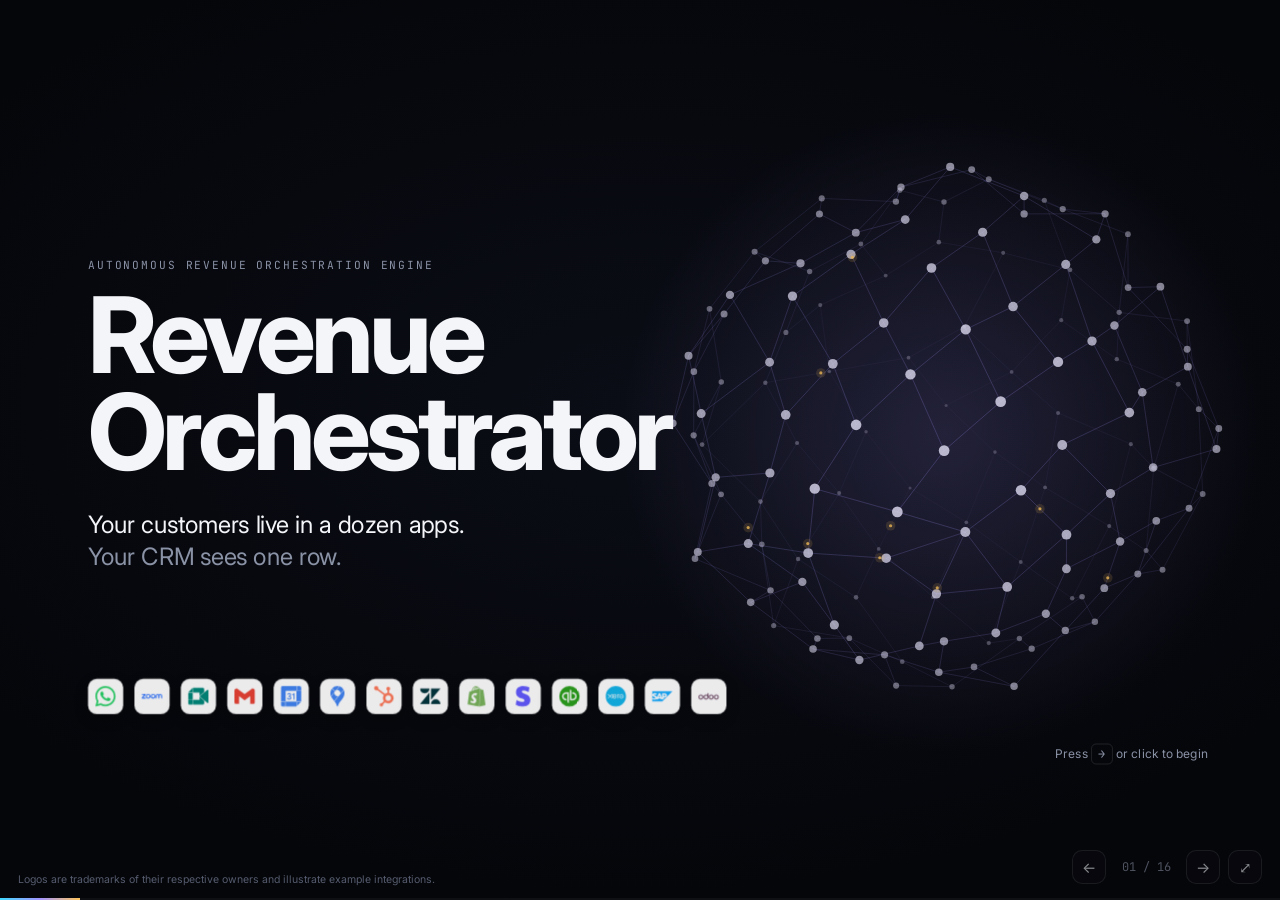
==== site/index.html @ 16e1688d "Add Revenue Orchestrator presentation and product concept Cinematic 16-slide deck (plain HTML/CSS/JS" ====
<!doctype html>
<html lang="en">
<head>
<meta charset="utf-8">
<meta name="viewport" content="width=device-width, initial-scale=1">
<title>Revenue Orchestrator</title>
<meta name="description" content="Autonomous Revenue Orchestration Engine: from scattered apps to decisive action.">
<meta property="og:title" content="Revenue Orchestrator">
<meta property="og:description" content="We don't ingest data. We ingest context. One brain, four algorithms, action for every team.">
<meta name="theme-color" content="#05060a">
<link rel="icon" href="assets/favicon.svg" type="image/svg+xml">
<link rel="preconnect" href="https://fonts.googleapis.com">
<link rel="preconnect" href="https://fonts.gstatic.com" crossorigin>
<link href="https://fonts.googleapis.com/css2?family=Inter:wght@300;400;500;600;700;800&family=JetBrains+Mono:wght@400;500;600&display=swap" rel="stylesheet">
<link rel="stylesheet" href="assets/style.css">
</head>
<body>
<main class="deck" id="deck">
<div class="stage" id="stage">

<!-- 01 · TITLE -->
<section class="slide s-title" data-title="Revenue Orchestrator">
  <canvas class="bg-graph" data-graph="title"></canvas>
  <div class="title-wrap">
    <div class="kicker anim a1">Autonomous Revenue Orchestration Engine</div>
    <h1 class="anim a2">Revenue<br>Orchestrator</h1>
    <p class="lede anim a3">Your customers live in a dozen apps.<br><span class="mute">Your CRM sees one row.</span></p>
  </div>
  <div class="logo-strip anim a4" data-logos="whatsapp zoom googlemeet gmail googlecalendar googlemaps hubspot zendesk shopify stripe quickbooks xero sap odoo"></div>
  <div class="press anim a5">Press <kbd>→</kbd> or click to begin</div>
</section>

<!-- 02 · THREE LIES -->
<section class="slide s-lies" data-title="Three confusions">
  <div class="kicker">The problem</div>
  <ul class="lies">
    <li data-f="0"><span class="mute">Revenue</span> is not profit.</li>
    <li data-f="1"><span class="mute">Pipeline</span> is not intent.</li>
    <li data-f="2"><span class="mute">Activity</span> is not progress.</li>
  </ul>
  <p class="foot-line" data-f="3">Most CRMs blur all three, because they only know what reps typed.</p>
</section>

<!-- 03 · FRAGMENTATION -->
<section class="slide s-frag" data-title="One customer, eight apps" data-steps="1">
  <div class="head">
    <div class="kicker">Fragmented data silos</div>
    <h2>One customer. Eight apps.<br><span class="mute">Eight partial truths.</span></h2>
  </div>
  <svg class="frag-lines" viewBox="0 0 1600 900" data-f="1">
    <path d="M420 305 L800 490"/><path d="M765 300 L800 470"/><path d="M1100 290 L800 480"/>
    <path d="M1240 490 L980 490"/><path d="M1100 690 L800 500"/><path d="M765 735 L800 510"/>
    <path d="M420 700 L800 500"/><path d="M370 490 L620 490"/>
  </svg>
  <div class="frag-card" style="left:90px;top:265px"><i class="logo" data-logo="whatsapp"></i><div><b>+1 (415) 555-0142</b><span>“Can we revisit pricing before renewal?”</span></div></div>
  <div class="frag-card" style="left:600px;top:225px"><i class="logo" data-logo="zoom"></i><div><b>maya.c · 48-min call</b><span>Competitor named 3 times</span></div></div>
  <div class="frag-card" style="left:1050px;top:215px"><i class="logo" data-logo="gmail"></i><div><b>m.chen@helixrobotics.com</b><span>Proposal unanswered · 6 days</span></div></div>
  <div class="frag-card" style="left:1240px;top:450px"><i class="logo" data-logo="zendesk"></i><div><b>Ticket #8812</b><span>Priority: urgent · open 2 days</span></div></div>
  <div class="frag-card" style="left:1050px;top:690px"><i class="logo" data-logo="quickbooks"></i><div><b>Helix Robotics Inc.</b><span>Invoice #4471 · 12 days late</span></div></div>
  <div class="frag-card" style="left:600px;top:735px"><i class="logo" data-logo="googlemaps"></i><div><b>Helix Robotics, Austin TX</b><span>New site opened 3 weeks ago</span></div></div>
  <div class="frag-card" style="left:90px;top:690px"><i class="logo" data-logo="sap"></i><div><b>Account 100482</b><span>3 open orders · volume +18%</span></div></div>
  <div class="frag-card" style="left:40px;top:450px"><i class="logo" data-logo="hubspot"></i><div><b>Maya Chen</b><span>Stage: Negotiation</span></div></div>
  <div class="identity" data-f="1" style="top:445px">
    <div class="avatar">MC</div>
    <div><b>Maya Chen</b><span>VP Operations · Helix Robotics</span></div>
  </div>
  <p class="frag-caption" data-f="1">It's the same person. <span class="gold">We see all of her.</span></p>
</section>

<!-- 04 · THE SYSTEM -->
<section class="slide s-system" id="s-system" data-title="The system" data-steps="5">
  <div class="sys-cap">
    <div class="cap" data-only="0"><div class="kicker">01 · Data silos</div><h2>It starts where your company already works.</h2><p>Chats, calls, meetings, inboxes, maps, accounting, ERP.</p></div>
    <div class="cap" data-only="1"><div class="kicker cy">02 · Signal Refinery &amp; Context Pipeline</div><h2>Raw data goes in. It gets refined.</h2><p>Cleaned · one identity per customer · signals extracted · grounded with RAG · framed with prompts.</p></div>
    <div class="cap" data-only="2"><div class="kicker gold">The engine boundary</div><h2>We don't take data. We take context.</h2><p>Nothing raw crosses the line. Only refined, grounded context reaches the engine.</p></div>
    <div class="cap" data-only="3"><div class="kicker vi">03 · Orchestration engine</div><h2>One brain. Four algorithms feeding it.</h2><p>Financial · retention · persuasion · discovery: each one injects its output into the core.</p></div>
    <div class="cap" data-only="4"><div class="kicker">04 · Execution</div><h2>Out comes action, for every team and every customer.</h2><p>Signal Cards for sales · leads · quiet customers · loyal customers · correspondence · leaders.</p></div>
    <div class="cap" data-only="5"><div class="kicker gold">Revenue Orchestrator</div><h2>Scattered apps in. Decisive action out. Continuously.</h2><p>Every second, every customer, every team.</p></div>
  </div>
  <div class="sys-layer" id="sys-layer"></div>
  <canvas class="sys-canvas" id="sys-canvas"></canvas>
  <div class="sys-overlay" id="sys-overlay"></div>
</section>

<!-- 05 · REFINERY CLOSE-UP -->
<section class="slide s-refine" data-title="Inside the refinery" data-steps="5">
  <div class="head">
    <div class="kicker cy">Signal Refinery &amp; Context Pipeline</div>
    <h2>Inside the refinery: one account, five passes.</h2>
  </div>
  <div class="ref-cols">
    <div class="ref-col raw" data-f="0">
      <div class="ref-n">01 · Raw</div>
      <ul class="ref-list">
        <li><i class="logo xs" data-logo="zoom"></i>48-min recording</li>
        <li><i class="logo xs" data-logo="gmail"></i>14 emails</li>
        <li><i class="logo xs" data-logo="zendesk"></i>Urgent ticket</li>
        <li><i class="logo xs" data-logo="quickbooks"></i>Invoice 12 days late</li>
        <li><i class="logo xs" data-logo="googlemaps"></i>New Austin site</li>
        <li class="mute">+ 4 more sources</li>
      </ul>
    </div>
    <div class="ref-col" data-f="1">
      <div class="ref-n">02 · Clean + resolve</div>
      <div class="ref-big"><span class="mute">9 records</span><em>→</em>1 identity</div>
      <div class="ref-id"><div class="avatar sm">MC</div><div><b>Maya Chen</b><span>Helix Robotics</span></div></div>
      <p class="ref-note">Duplicates merged · 3 aliases linked · every fact keeps its source</p>
    </div>
    <div class="ref-col cy" data-f="2">
      <div class="ref-n">03 · Extract signals</div>
      <div class="chips">
        <span>Price hesitation · 31:20</span><span>Competitor named ×3</span><span>Urgent escalation</span><span>Expansion: new site</span><span>Payment slowing</span>
      </div>
    </div>
    <div class="ref-col vi" data-f="3">
      <div class="ref-n">04 · + RAG</div>
      <p class="ref-sub">Grounded in your own knowledge</p>
      <ul class="ref-list dots">
        <li>3 look-alike accounts saved with annual prepay</li>
        <li>Pricing policy: discount cap 12%</li>
        <li>Playbook: multi-site rollout</li>
      </ul>
    </div>
    <div class="ref-col" data-f="4">
      <div class="ref-n">05 · + Prompt</div>
      <p class="ref-sub">Framed for a decision</p>
      <ul class="ref-list kv">
        <li><span>Role</span>account strategist</li>
        <li><span>Goal</span>protect renewal → open Austin</li>
        <li><span>Guardrail</span>margin ≥ 35%</li>
        <li><span>Tone</span>direct, technical</li>
      </ul>
    </div>
  </div>
  <div class="packet" data-f="5">
    <div class="packet-tag">Context packet → engine</div>
    <p><b>Helix Robotics is at risk and expanding.</b> Renewal in 34 days. Fix ticket #8812 first, then propose the Austin rollout on annual prepay. Expected margin 41%.</p>
    <div class="packet-src"><span>Evidence · 9 sources</span><i class="logo xs" data-logo="zoom"></i><i class="logo xs" data-logo="gmail"></i><i class="logo xs" data-logo="zendesk"></i><i class="logo xs" data-logo="quickbooks"></i><i class="logo xs" data-logo="googlemaps"></i><i class="logo xs" data-logo="sap"></i></div>
  </div>
  <div class="illus">Illustrative data</div>
</section>

<!-- 06 · STATEMENT -->
<section class="slide s-statement" data-title="Context, not data" data-steps="1">
  <h2 class="huge"><span class="mute anim a1">We don't ingest data.</span><br><span class="gold anim a2">We ingest context.</span></h2>
  <p class="lede center" data-f="1">By the time anything reaches the engine it has been cleaned, attached to one identity, grounded in your own knowledge and framed for a decision.</p>
</section>

<!-- 07 · ENGINE -->
<section class="slide s-engine" data-title="The engine" data-steps="4">
  <div class="head center">
    <div class="kicker vi">Autonomous Revenue Orchestration Engine</div>
    <h2>One brain. Four algorithms feeding it.</h2>
  </div>
  <svg class="beams" viewBox="0 0 1600 900">
    <path class="beam" data-f="1" d="M450 330 C 600 330, 640 430, 720 480"/>
    <path class="beam" data-f="2" d="M450 690 C 600 690, 640 600, 720 560"/>
    <path class="beam" data-f="3" d="M1150 330 C 1000 330, 960 430, 880 480"/>
    <path class="beam" data-f="4" d="M1150 690 C 1000 690, 960 600, 880 560"/>
  </svg>
  <canvas class="engine-graph" data-graph="engine"></canvas>
  <div class="core-label"><b>Revenue Context Graph</b><span>one identity · many lenses · every fact with a source</span></div>
  <div class="algo" style="left:90px;top:255px" data-f="1">
    <div class="algo-tag">Algorithm 01 · Financial</div>
    <h3>Contribution Engine</h3>
    <p>Ranks every move by margin, not revenue. Value, readiness and evidence are scored separately, never blended into one vanity score.</p>
  </div>
  <div class="algo" style="left:90px;top:615px" data-f="2">
    <div class="algo-tag">Algorithm 02 · Detection &amp; retention</div>
    <h3>Loyalty Sentinel</h3>
    <p>Detects churn risk before renewal, and loyalty worth rewarding. Can veto any motion that would hurt the relationship.</p>
  </div>
  <div class="algo" style="left:1150px;top:255px" data-f="3">
    <div class="algo-tag">Algorithm 03 · Persuasion</div>
    <h3>Resonance Engine</h3>
    <p>Learns which argument moves which buyer. Predicts objections. Knows what not to say.</p>
  </div>
  <div class="algo" style="left:1150px;top:615px" data-f="4">
    <div class="algo-tag">Algorithm 04 · Discovery</div>
    <h3>Opportunity Radar</h3>
    <p>Finds buying intent hidden in your data, wakes dormant accounts and qualifies new leads.</p>
  </div>
</section>

<!-- 08 · ATTENTION EXCHANGE -->
<section class="slide s-exchange" data-title="Attention Exchange" data-steps="2">
  <div class="head">
    <div class="kicker vi">The core · Attention Exchange</div>
    <h2>We don't score leads. <span class="gold">We price attention.</span></h2>
    <p class="sub">Every algorithm bids for your team's hours in one currency, incremental margin, and the engine clears the market.</p>
  </div>
  <div class="ex-col bids">
    <div class="ex-h">Bids from the algorithms</div>
    <div class="bid veto-row"><span class="tag radar">Radar</span><span class="what">Pitch Austin expansion to Helix Robotics</span><span class="val">+$18.4k/h</span><span class="stamp red" data-f="1">Veto · Sentinel: urgent ticket open</span></div>
    <div class="bid"><span class="tag sentinel">Sentinel</span><span class="what">Rescue Helix Robotics: close ticket #8812</span><span class="val">+$22.1k/h</span></div>
    <div class="bid"><span class="tag contribution">Contribution</span><span class="what">Upsell Vela Health to Enterprise</span><span class="val">+$12.7k/h</span></div>
    <div class="bid veto-row"><span class="tag contribution">Contribution</span><span class="what">20% discount for Orbital Foods</span><span class="val neg">−$1.1k/h</span><span class="stamp red" data-f="1">Rejected · destroys margin</span></div>
    <div class="bid"><span class="tag resonance">Resonance</span><span class="what">Re-engage Northpeak Energy (silent 9 days)</span><span class="val">+$9.8k/h</span></div>
    <div class="bid"><span class="tag radar">Radar</span><span class="what">Reactivate 40 dormant accounts</span><span class="val">+$6.2k/h</span></div>
  </div>
  <div class="ex-arrow" data-f="2">→</div>
  <div class="ex-col slots" data-f="2">
    <div class="ex-h">Cleared · this week's 40 selling hours</div>
    <div class="slot"><span class="rank">1</span><span class="what">Rescue Helix Robotics</span><span class="hrs">6 h · Dana</span></div>
    <div class="slot"><span class="rank">2</span><span class="what">Upsell Vela Health</span><span class="hrs">4 h · Sam</span></div>
    <div class="slot"><span class="rank">3</span><span class="what">Re-engage Northpeak Energy</span><span class="hrs">3 h · Lee</span></div>
    <div class="slot auto"><span class="rank">4</span><span class="what">Reactivate 40 dormant accounts</span><span class="hrs">Autopilot · 0 h</span></div>
    <p class="ex-note">Bids that overpromise lose credit. Bids that deliver gain it.</p>
  </div>
  <div class="illus">Illustrative data</div>
</section>

<!-- 09 · OUTPUTS -->
<section class="slide s-outputs" data-title="Out comes action">
  <div class="head">
    <div class="kicker">Execution layer</div>
    <h2>Out comes action. For every customer, in every moment.</h2>
  </div>
  <div class="out-grid">
    <article class="out c-card anim" style="--d:.05s">
      <div class="out-top"><span class="out-ico" data-ico="card"></span><span class="out-k">Before every call</span></div>
      <h3>Signal Card</h3>
      <p>Your rep walks in knowing why now, what to offer and what to avoid.</p>
      <div class="mini"><div class="mini-row"><b>Helix Robotics</b><span class="pill cy">10:30</span></div><div class="mini-line">Fix #8812 first, then Austin</div><div class="mini-line mute">Margin 41% · 9 sources</div></div>
    </article>
    <article class="out c-lead anim" style="--d:.15s">
      <div class="out-top"><span class="out-ico" data-ico="lead"></span><span class="out-k">New lead</span></div>
      <h3>Qualified in minutes</h3>
      <p>Enriched, scored for fit, routed to the right rep, first touch drafted.</p>
      <div class="mini"><div class="mini-row"><b>Kestrel Logistics</b><span class="pill gr">fit 92</span></div><div class="mini-line">Routed → Sam · intro drafted</div><div class="mini-line mute">Found via <i class="logo xxs" data-logo="googlemaps"></i> + <i class="logo xxs" data-logo="shopify"></i></div></div>
    </article>
    <article class="out c-quiet anim" style="--d:.25s">
      <div class="out-top"><span class="out-ico" data-ico="quiet"></span><span class="out-k">Late responder</span></div>
      <h3>The right nudge</h3>
      <p>In the channel they actually answer, at the hour they usually reply.</p>
      <div class="mini"><div class="mini-row"><b>Northpeak Energy</b><span class="pill am">silent 9d</span></div><div class="mini-line">Best channel <i class="logo xxs" data-logo="whatsapp"></i> · Tue 9:40</div><div class="mini-line mute">Message drafted · awaiting OK</div></div>
    </article>
    <article class="out c-loyal anim" style="--d:.35s">
      <div class="out-top"><span class="out-ico" data-ico="loyal"></span><span class="out-k">Loyal customer</span></div>
      <h3>Recognized first</h3>
      <p>Rewarded before they ask, invited to refer, expanded where it's earned.</p>
      <div class="mini"><div class="mini-row"><b>Lumen Bank</b><span class="pill ro">health 96</span></div><div class="mini-line">Advisory seat · referral ask</div><div class="mini-line mute">Expansion: +2 teams</div></div>
    </article>
    <article class="out c-mail anim" style="--d:.45s">
      <div class="out-top"><span class="out-ico" data-ico="mail"></span><span class="out-k">Needs correspondence</span></div>
      <h3>Nothing dropped</h3>
      <p>Replies drafted with full context. Threads kept warm automatically.</p>
      <div class="mini"><div class="mini-row"><b><i class="logo xxs" data-logo="gmail"></i> 3 threads waiting</b><span class="pill bl">ready</span></div><div class="mini-line">Drafts written in your voice</div><div class="mini-line mute">Approve all · 1 click</div></div>
    </article>
  </div>
  <div class="illus">Illustrative data</div>
</section>

<!-- 10 · SIGNAL CARD -->
<section class="slide s-card" data-title="Signal Card">
  <div class="card-copy">
    <div class="kicker cy">For sales teams</div>
    <h2>A Signal Card<br>before every call.</h2>
    <p class="lede">Thirty seconds of reading.<br><span class="mute">The whole account in your head.</span></p>
    <p class="small mute">Built from 9 sources · refreshed 4 minutes ago</p>
  </div>
  <div class="sigcard">
    <div class="sc-head anim" style="--d:.1s">
      <div class="avatar">MC</div>
      <div><b>Maya Chen</b><span>VP Operations · Helix Robotics</span></div>
      <span class="sc-time">Call · 10:30</span>
    </div>
    <div class="sc-row anim" style="--d:.25s"><span class="sc-k">Why now</span><div class="sc-chips"><span>Renewal in 34 days</span><span>New Austin site</span><span class="red">Urgent ticket open</span></div></div>
    <div class="sc-row anim" style="--d:.4s"><span class="sc-k">Goal</span><p>Close ticket #8812 → earn the right to propose Austin.</p></div>
    <div class="sc-row anim" style="--d:.55s"><span class="sc-k">Open with</span><p class="quote">“Maya, before anything else: your urgent ticket. Here's what we fixed.”</p></div>
    <div class="sc-row anim" style="--d:.7s"><span class="sc-k">Offer</span><p>Austin rollout · annual prepay <span class="pill gold">margin 41%</span></p></div>
    <div class="sc-row anim" style="--d:.85s"><span class="sc-k">Expect</span><p>“Your competitor is 15% cheaper.” → <b>3-year TCO and migration risk.</b></p></div>
    <div class="sc-row anim" style="--d:1s"><span class="sc-k">Avoid</span><p class="red">No discount before the value recap.</p></div>
    <div class="sc-foot anim" style="--d:1.15s">
      <span>Evidence</span><i class="logo xs" data-logo="zoom"></i><i class="logo xs" data-logo="gmail"></i><i class="logo xs" data-logo="zendesk"></i><i class="logo xs" data-logo="quickbooks"></i><i class="logo xs" data-logo="googlemaps"></i>
      <span class="sc-why">Why? →</span>
    </div>
  </div>
  <div class="illus">Illustrative data</div>
</section>

<!-- 11 · AFTER THE CALL -->
<section class="slide s-after" data-title="After the call">
  <div class="head">
    <div class="kicker cy">The second after the call</div>
    <h2>The call ends. <span class="mute">The paperwork doesn't start.</span></h2>
  </div>
  <div class="after-wrap">
    <div class="transcript">
      <div class="tr-h"><i class="logo xs" data-logo="zoom"></i>Call ended · 22 min</div>
      <p class="anim" style="--d:.1s"><b>Maya:</b> Okay, the ticket fix works. Thank you.</p>
      <p class="anim" style="--d:.3s"><b>Dana:</b> Glad to hear. Can we talk about Austin?</p>
      <p class="anim" style="--d:.5s"><b>Maya:</b> Send me numbers for annual. Site visit on the 4th?</p>
    </div>
    <div class="after-arrow">→</div>
    <div class="updates">
      <div class="up anim" style="--d:.8s"><span class="ok">✓</span>CRM stage → <b>Proposal</b></div>
      <div class="up anim" style="--d:1s"><span class="ok">✓</span>Ticket #8812 → closed, confirmed by customer</div>
      <div class="up anim" style="--d:1.2s"><span class="ok">✓</span>Next step: Austin site visit · Nov 4</div>
      <div class="up anim" style="--d:1.4s"><span class="ok">✓</span>Follow-up email drafted</div>
      <div class="up anim" style="--d:1.6s"><span class="ok">✓</span>Quote drafted · annual prepay · margin 41%</div>
      <button class="approve anim" style="--d:1.9s" type="button">Approve &amp; send</button>
      <p class="zero anim" style="--d:2.1s">0 fields typed · 0 notes written</p>
    </div>
  </div>
</section>

<!-- 12 · LEADERS TALK -->
<section class="slide s-voice" data-title="Talk to your revenue" data-steps="4">
  <div class="head">
    <div class="kicker vi">For leaders</div>
    <h2>Leaders don't open dashboards.<br><span class="vi-t">They talk to the brain.</span></h2>
  </div>
  <div class="orb-wrap">
    <div class="orb"><div class="orb-ring r1"></div><div class="orb-ring r2"></div><div class="orb-ring r3"></div><div class="orb-core"></div></div>
    <div class="wave" id="wave"></div>
    <div class="orb-label">Listening…</div>
  </div>
  <div class="convo">
    <div class="msg me" data-f="1">Where does Q4 land, and how do we close the gap?</div>
    <div class="msg ai" data-f="2">Q4 lands at <b>$8.6M margin, $1.2M short.</b> Two plays close it:
      <div class="scen"><div><b>A</b> Rescue + expand 6 at-risk accounts <span class="gold">+$0.9M</span></div><div><b>B</b> Reactivate 40 dormant accounts <span class="gold">+$0.5M</span></div></div>
    </div>
    <div class="msg me" data-f="3">Run both. Keep margin above 35%.</div>
    <div class="msg ai done" data-f="4"><b>Done.</b> 47 tasks sent to 12 reps. 40 drafts are waiting for your approval.</div>
  </div>
  <div class="illus">Illustrative data</div>
</section>

<!-- 13 · ONE BRAIN -->
<section class="slide s-one" data-title="No modules to learn">
  <div class="head center">
    <div class="kicker">The whole product</div>
    <h2>No modules to learn.</h2>
  </div>
  <div class="one-flow">
    <div class="one-col">
      <div class="one-grid" data-logos="whatsapp zoom googlemeet gmail googlecalendar googlemaps hubspot zendesk shopify stripe quickbooks xero sap odoo"></div>
      <p class="one-cap"><b>Modules feed it.</b></p>
    </div>
    <div class="one-pipe"><span></span></div>
    <div class="one-col mid">
      <canvas class="one-graph" data-graph="one"></canvas>
      <p class="one-cap"><b>One brain runs it.</b><span>with four algorithms around it</span></p>
    </div>
    <div class="one-pipe split"><span></span><span></span></div>
    <div class="one-col right">
      <div class="surface vi"><span class="out-ico" data-ico="mic"></span><div><b>Conversation</b><span>for leaders</span></div></div>
      <div class="surface cy"><span class="out-ico" data-ico="card"></span><div><b>Signal Cards</b><span>for teams</span></div></div>
      <p class="one-cap"><b>Two surfaces show it.</b></p>
    </div>
  </div>
</section>

<!-- 14 · SETTLEMENT -->
<section class="slide s-settle" data-title="Settlement">
  <div class="head">
    <div class="kicker gold">Closed-loop settlement</div>
    <h2>Forecasts guess. <span class="gold">Settlement proves.</span></h2>
  </div>
  <svg class="loop" viewBox="0 0 520 520">
    <circle class="loop-track" cx="260" cy="260" r="190"/>
    <circle class="loop-dot" r="9"><animateMotion dur="5s" repeatCount="indefinite" path="M260 70 A190 190 0 1 1 259.9 70"/></circle>
    <g class="loop-node" transform="translate(260 70)"><circle r="44"/><text y="5">Act</text></g>
    <g class="loop-node" transform="translate(450 260)"><circle r="44"/><text y="5">Outcome</text></g>
    <g class="loop-node gold" transform="translate(260 450)"><circle r="44"/><text y="5">Settle</text></g>
    <g class="loop-node" transform="translate(70 260)"><circle r="44"/><text y="-3">Re-</text><text y="14">calibrate</text></g>
  </svg>
  <div class="settle-copy">
    <p class="lede">Every action is settled against <b>real cash</b> from billing and accounting, and against a <b>holdout group</b> the engine deliberately left alone.</p>
    <p class="mute">That's incremental lift, not correlation.</p>
    <div class="credit">
      <div class="cr-h">Algorithm credit</div>
      <div class="cr"><span>Contribution</span><div class="bar"><i style="--w:82%"></i></div><em class="gain">+4</em></div>
      <div class="cr"><span>Sentinel</span><div class="bar"><i style="--w:91%"></i></div><em class="gain">+7</em></div>
      <div class="cr"><span>Resonance</span><div class="bar"><i style="--w:64%"></i></div><em class="loss">−5</em></div>
      <div class="cr"><span>Radar</span><div class="bar"><i style="--w:73%"></i></div><em class="gain">+2</em></div>
      <p class="cr-note">Overpromise, and an algorithm loses its vote.</p>
    </div>
  </div>
</section>

<!-- 15 · TRUST -->
<section class="slide s-trust" data-title="Built to be trusted">
  <div class="head center">
    <div class="kicker">Built to be trusted</div>
    <h2>Four rules the engine never breaks.</h2>
  </div>
  <div class="trust-grid">
    <div class="rule anim" style="--d:.05s"><span class="rn">01</span><h3>The language model never computes a number.</h3><p>Money, scores and forecasts come from deterministic, versioned rules. AI explains; it doesn't invent.</p></div>
    <div class="rule anim" style="--d:.15s"><span class="rn">02</span><h3>Every recommendation ships with a receipt.</h3><p>Ask “why?” and see the exact sources, dates and components behind it.</p></div>
    <div class="rule anim" style="--d:.25s"><span class="rn">03</span><h3>Unknown is not zero.</h3><p>Missing data is shown as missing, never mistaken for a customer going cold.</p></div>
    <div class="rule anim" style="--d:.35s"><span class="rn">04</span><h3>AI proposes. Humans approve the irreversible.</h3><p>Nothing is sent, discounted or committed without permission and an audit trail.</p></div>
  </div>
</section>

<!-- 16 · THE CRM IS DEAD -->
<section class="slide s-dead" data-title="The CRM is dead" data-steps="1">
  <svg class="ecg" viewBox="0 0 1600 300" preserveAspectRatio="none">
    <path d="M0 150 H260 L290 150 L310 90 L335 230 L360 40 L385 200 L405 150 H620 L645 150 L662 110 L684 200 L705 80 L725 170 L742 150 H900 L915 150 L928 128 L942 170 L956 140 L968 150 H1600"/>
  </svg>
  <div class="dead-copy">
    <h2 class="huge anim a3">The CRM is dead.</h2>
    <p class="lede center" data-f="1">Long live the <span class="gold">system of action.</span></p>
    <div class="sign" data-f="1"><b>Revenue Orchestrator</b><span>Autonomous Revenue Orchestration Engine</span></div>
  </div>
</section>

</div>

<nav class="hud" aria-label="Slide navigation">
  <button class="nav prev" id="prev" type="button" aria-label="Previous">←</button>
  <div class="count" id="count">01 / 16</div>
  <button class="nav next" id="next" type="button" aria-label="Next">→</button>
  <button class="nav fs" id="fs" type="button" aria-label="Fullscreen" title="Fullscreen (F)">⤢</button>
</nav>
<div class="progress"><i id="bar"></i></div>
<div class="legal">Logos are trademarks of their respective owners and illustrate example integrations.</div>
</main>

<script src="assets/icons.js"></script>
<script src="assets/deck.js"></script>
<script src="assets/graph.js"></script>
<script src="assets/system.js"></script>
<script src="assets/scenes.js"></script>
</body>
</html>
---- site/assets/style.css ----
:root {
  --bg: #05060a;
  --panel: #0c0e15;
  --panel-2: #11141d;
  --line: rgba(255, 255, 255, .08);
  --line-2: rgba(255, 255, 255, .14);
  --text: #f3f5f9;
  --muted: #8a92a6;
  --dim: #555c6e;
  --raw: #7d8597;
  --cy: #3fd8ff;
  --gold: #ffc65c;
  --vi: #a395ff;
  --gr: #4ade80;
  --am: #ffb547;
  --ro: #ff7ab6;
  --bl: #7aa2ff;
  --red: #ff6b6b;
  --sans: "Inter", system-ui, -apple-system, "Segoe UI", sans-serif;
  --mono: "JetBrains Mono", ui-monospace, SFMono-Regular, Menlo, monospace;
}

* { box-sizing: border-box; margin: 0; padding: 0; }
html, body { height: 100%; background: var(--bg); color: var(--text); overflow: hidden; }
body { font-family: var(--sans); -webkit-font-smoothing: antialiased; }
button { font: inherit; color: inherit; }

/* ---------- deck & stage ---------- */
.deck { position: fixed; inset: 0; background: radial-gradient(1200px 700px at 50% 45%, #0b0d16 0%, var(--bg) 70%); }
.stage {
  position: absolute; left: 50%; top: 50%; width: 1600px; height: 900px;
  transform-origin: 50% 50%; transform: translate(-50%, -50%);
}
.slide {
  position: absolute; inset: 0; opacity: 0; visibility: hidden;
  transition: opacity .6s ease, visibility 0s linear .6s;
  padding: 0;
}
.slide.active { opacity: 1; visibility: visible; transition: opacity .6s ease, visibility 0s; }

/* type */
h1 { font-size: 132px; line-height: .92; font-weight: 750; letter-spacing: -.045em; }
h2 { font-size: 52px; line-height: 1.06; font-weight: 680; letter-spacing: -.03em; }
h3 { font-size: 22px; line-height: 1.2; font-weight: 650; letter-spacing: -.01em; }
.huge { font-size: 104px; line-height: 1.02; font-weight: 760; letter-spacing: -.045em; text-align: center; }
.kicker { font-family: var(--mono); font-size: 14px; letter-spacing: .22em; text-transform: uppercase; color: var(--muted); margin-bottom: 18px; }
.kicker.cy { color: var(--cy); } .kicker.gold { color: var(--gold); } .kicker.vi { color: var(--vi); }
.lede { font-size: 30px; line-height: 1.35; font-weight: 400; letter-spacing: -.01em; }
.lede.center { text-align: center; max-width: 1100px; margin: 0 auto; }
.sub { font-size: 22px; color: var(--muted); margin-top: 14px; max-width: 980px; line-height: 1.4; }
.small { font-size: 16px; }
.mute { color: var(--muted); }
.gold { color: var(--gold); }
.vi-t { color: var(--vi); }
.red { color: var(--red); }
.head { position: absolute; left: 90px; top: 70px; right: 90px; }
.head.center { text-align: center; }
.illus { position: absolute; right: 44px; top: 40px; font-family: var(--mono); font-size: 11px; letter-spacing: .14em; text-transform: uppercase; color: var(--dim); }

/* entrance animations (replay each time a slide becomes active) */
.anim { opacity: 0; }
.slide.active .anim { animation: rise .8s cubic-bezier(.2, .7, .2, 1) forwards; animation-delay: var(--d, 0s); }
.slide.active .a1 { --d: .1s; } .slide.active .a2 { --d: .35s; } .slide.active .a3 { --d: .6s; }
.slide.active .a4 { --d: .9s; } .slide.active .a5 { --d: 1.3s; }
@keyframes rise { from { opacity: 0; transform: translateY(18px); filter: blur(4px); } to { opacity: 1; transform: none; filter: none; } }

/* step fragments */
[data-f] { opacity: 0; transform: translateY(14px); transition: opacity .6s ease, transform .6s cubic-bezier(.2, .7, .2, 1); }
[data-f].on { opacity: 1; transform: none; }
[data-f="0"] { opacity: 1; transform: none; }
[data-only] { opacity: 0; transition: opacity .5s ease; }
[data-only].on { opacity: 1; }

/* logos */
.logo { display: inline-grid; place-items: center; width: 40px; height: 40px; border-radius: 11px; background: #fff; flex: none; box-shadow: 0 6px 18px rgba(0, 0, 0, .35); }
.logo svg { width: 58%; height: 58%; }
.logo.xs { width: 22px; height: 22px; border-radius: 6px; box-shadow: none; }
.logo.xxs { width: 16px; height: 16px; border-radius: 4px; box-shadow: none; vertical-align: -3px; }

/* ---------- 01 title ---------- */
.bg-graph { position: absolute; inset: 0; width: 1600px; height: 900px; opacity: .9; }
.title-wrap { position: absolute; left: 110px; top: 210px; }
.s-title h1 { margin: 8px 0 34px; }
.logo-strip { position: absolute; left: 110px; bottom: 120px; display: flex; gap: 14px; }
.logo-strip .logo { width: 44px; height: 44px; opacity: .92; }
.press { position: absolute; right: 90px; bottom: 60px; font-size: 15px; color: var(--muted); }
kbd { font-family: var(--mono); border: 1px solid var(--line-2); border-radius: 6px; padding: 2px 8px; }

/* ---------- 02 lies ---------- */
.s-lies .kicker { position: absolute; left: 150px; top: 170px; }
.lies { list-style: none; position: absolute; left: 150px; top: 230px; }
.lies li { font-size: 104px; font-weight: 760; letter-spacing: -.045em; line-height: 1.12; }
.foot-line { position: absolute; left: 150px; bottom: 120px; font-size: 26px; color: var(--muted); }

/* ---------- 03 fragmentation ---------- */
.frag-card {
  position: absolute; display: flex; gap: 14px; align-items: center; width: 330px;
  padding: 16px 18px; border-radius: 16px; background: var(--panel); border: 1px solid var(--line);
}
.slide.active .frag-card { animation: floaty 6s ease-in-out infinite; }
.frag-card:nth-of-type(2n) { animation-delay: -2s !important; }
.frag-card:nth-of-type(3n) { animation-delay: -4s !important; }
@keyframes floaty { 50% { transform: translateY(-6px); } }
.frag-card b { display: block; font-size: 16px; font-weight: 600; }
.frag-card span { display: block; font-size: 14px; color: var(--muted); margin-top: 3px; }
.frag-lines { position: absolute; inset: 0; width: 1600px; height: 900px; }
.frag-lines path { stroke: var(--gold); stroke-width: 1.5; fill: none; opacity: .55; stroke-dasharray: 600; stroke-dashoffset: 600; }
.frag-lines.on path { animation: draw 1.2s ease forwards; }
@keyframes draw { to { stroke-dashoffset: 0; } }
.identity {
  position: absolute; left: 620px; top: 430px; width: 360px; display: flex; gap: 16px; align-items: center;
  padding: 18px 22px; border-radius: 20px; background: #141109; border: 1px solid rgba(255, 198, 92, .55);
  box-shadow: 0 0 60px rgba(255, 198, 92, .18);
}
.identity b { font-size: 22px; display: block; } .identity span { color: var(--muted); font-size: 15px; }
.avatar { width: 52px; height: 52px; border-radius: 50%; display: grid; place-items: center; font-weight: 700; background: linear-gradient(135deg, #ffd88a, #ff9f5a); color: #1a1205; flex: none; }
.avatar.sm { width: 38px; height: 38px; font-size: 14px; }
.frag-caption { position: absolute; left: 0; right: 0; bottom: 34px; text-align: center; font-size: 26px; }

/* ---------- 04 system ---------- */
.sys-cap { position: absolute; left: 70px; top: 46px; width: 1180px; height: 120px; }
.sys-cap .cap { position: absolute; inset: 0; }
.sys-cap .kicker { margin-bottom: 10px; }
.sys-cap h2 { font-size: 40px; }
.sys-cap p { font-size: 18px; color: var(--muted); margin-top: 8px; }
.sys-layer, .sys-overlay { position: absolute; inset: 0; }
.sys-canvas { position: absolute; left: 0; top: 0; width: 1600px; height: 900px; pointer-events: none; }
.sys-overlay > *, .sys-layer > * { position: absolute; }
.sec-h { font-family: var(--mono); font-size: 12px; letter-spacing: .18em; text-transform: uppercase; color: var(--muted); white-space: nowrap; }
.src { width: 54px; text-align: center; }
.src .logo { width: 54px; height: 54px; border-radius: 15px; transition: transform .3s, box-shadow .3s; }
.src .logo.ping { transform: scale(1.08); box-shadow: 0 0 0 3px rgba(255, 255, 255, .25), 0 6px 18px rgba(0, 0, 0, .35); }
.src small { display: block; width: 100px; margin-left: -23px; margin-top: 6px; font-size: 10.5px; color: var(--muted); white-space: nowrap; }
.tube {
  border-radius: 60px; border: 1px solid rgba(63, 216, 255, .35);
  background: linear-gradient(90deg, rgba(125, 133, 151, .10), rgba(63, 216, 255, .10) 60%, rgba(255, 198, 92, .12));
  box-shadow: inset 0 0 40px rgba(63, 216, 255, .08), 0 0 50px rgba(63, 216, 255, .06);
}
.gate { width: 1px; background: linear-gradient(transparent, rgba(63, 216, 255, .5), transparent); }
.zone-l { font-family: var(--mono); font-size: 11.5px; line-height: 1.25; color: var(--cy); text-align: center; letter-spacing: .04em; white-space: nowrap; translate: -50% 0; }
.zone-l b { display: block; font-weight: 500; color: var(--dim); font-size: 10px; margin-bottom: 3px; }
.zone-l.vi { color: var(--vi); } .zone-l.gold { color: var(--gold); }
.boundary { width: 0; border-left: 2px dashed rgba(255, 198, 92, .6); filter: drop-shadow(0 0 6px rgba(255, 198, 92, .6)); }
.b-top { font-family: var(--mono); font-size: 11px; letter-spacing: .2em; color: var(--gold); translate: -50% 0; white-space: nowrap; }
.b-left, .b-right { font-size: 16px; font-weight: 600; white-space: nowrap; }
.b-left { color: var(--muted); translate: -100% 0; text-align: right; }
.b-right { color: var(--gold); }
.engine-ring {
  border-radius: 50%; border: 1px solid rgba(163, 149, 255, .45);
  background: radial-gradient(circle, rgba(163, 149, 255, .16), rgba(163, 149, 255, .02) 70%);
  box-shadow: 0 0 80px rgba(163, 149, 255, .25);
}
.engine-l { text-align: center; translate: -50% 0; white-space: nowrap; }
.engine-l b { font-size: 15px; font-weight: 650; display: block; }
.engine-l span { font-size: 12px; color: var(--muted); }
.chip-algo {
  width: 186px; height: 62px; border-radius: 14px; padding: 10px 14px;
  background: #0f0d1c; border: 1px solid rgba(163, 149, 255, .5); box-shadow: 0 0 30px rgba(163, 149, 255, .15);
}
.chip-algo i { display: block; font-style: normal; font-family: var(--mono); font-size: 9.5px; letter-spacing: .18em; color: var(--vi); text-transform: uppercase; }
.chip-algo b { display: block; font-size: 15px; margin-top: 3px; }
.chip-algo b span { font-weight: 400; color: var(--muted); font-size: 12px; margin-left: 4px; }
.outp {
  width: 180px; height: 70px; border-radius: 16px; padding: 12px 8px 12px 52px;
  background: var(--panel); border: 1px solid var(--line-2);
}
.outp .out-ico { position: absolute; left: 12px; top: 17px; }
.outp b { display: block; font-size: 14px; font-weight: 650; }
.outp span.s { display: block; font-size: 11px; color: var(--muted); margin-top: 2px; line-height: 1.25; }
.outp.ping { border-color: var(--c); box-shadow: 0 0 24px color-mix(in srgb, var(--c) 35%, transparent); }
.outp { transition: border-color .4s, box-shadow .4s; }

.out-ico { width: 32px; height: 32px; border-radius: 10px; display: grid; place-items: center; background: color-mix(in srgb, var(--c, var(--cy)) 16%, transparent); color: var(--c, var(--cy)); flex: none; }
.out-ico svg { width: 18px; height: 18px; fill: none; stroke: currentColor; stroke-width: 1.8; stroke-linecap: round; stroke-linejoin: round; }

/* ---------- 05 refinery ---------- */
.ref-cols { position: absolute; left: 90px; right: 90px; top: 220px; display: grid; grid-template-columns: repeat(5, 1fr); gap: 22px; }
.ref-col { background: var(--panel); border: 1px solid var(--line); border-radius: 18px; padding: 22px; min-height: 360px; position: relative; }
.ref-col:not(:last-child)::after { content: "›"; position: absolute; right: -18px; top: 46%; color: var(--dim); font-size: 26px; }
.ref-col.cy { border-color: rgba(63, 216, 255, .35); }
.ref-col.vi { border-color: rgba(163, 149, 255, .35); }
.ref-n { font-family: var(--mono); font-size: 12.5px; letter-spacing: .14em; text-transform: uppercase; color: var(--muted); margin-bottom: 18px; }
.ref-col.cy .ref-n { color: var(--cy); } .ref-col.vi .ref-n { color: var(--vi); }
.ref-list { list-style: none; display: grid; gap: 12px; font-size: 16px; }
.ref-list li { display: flex; gap: 10px; align-items: center; }
.ref-list.dots li { display: block; padding-left: 16px; position: relative; line-height: 1.35; }
.ref-list.dots li::before { content: ""; position: absolute; left: 0; top: 8px; width: 6px; height: 6px; border-radius: 50%; background: var(--vi); }
.ref-list.kv li { display: block; line-height: 1.3; }
.ref-list.kv span { display: block; font-family: var(--mono); font-size: 11px; color: var(--dim); text-transform: uppercase; letter-spacing: .12em; }
.ref-sub { font-size: 15px; color: var(--muted); margin-bottom: 14px; }
.ref-big { font-size: 28px; font-weight: 700; letter-spacing: -.02em; line-height: 1.25; }
.ref-big .mute { display: block; font-size: 20px; font-weight: 500; text-decoration: line-through; text-decoration-color: var(--dim); }
.ref-big em { font-style: normal; color: var(--dim); font-size: 22px; margin-right: 8px; }
.ref-id { display: flex; gap: 12px; align-items: center; margin: 22px 0 16px; }
.ref-id b { display: block; font-size: 16px; } .ref-id span { color: var(--muted); font-size: 14px; }
.ref-note { font-size: 13.5px; color: var(--muted); line-height: 1.4; }
.chips { display: flex; flex-wrap: wrap; gap: 8px; }
.chips span { font-size: 14px; padding: 7px 11px; border-radius: 999px; background: rgba(63, 216, 255, .1); border: 1px solid rgba(63, 216, 255, .35); color: #bff2ff; }
.packet {
  position: absolute; left: 90px; right: 90px; top: 615px; padding: 24px 30px; border-radius: 20px;
  background: linear-gradient(90deg, #17130a, #0f0d08); border: 1px solid rgba(255, 198, 92, .55); box-shadow: 0 0 60px rgba(255, 198, 92, .12);
}
.packet-tag { font-family: var(--mono); font-size: 12px; letter-spacing: .18em; text-transform: uppercase; color: var(--gold); margin-bottom: 10px; }
.packet p { font-size: 24px; line-height: 1.4; max-width: 1250px; }
.packet-src { display: flex; gap: 8px; align-items: center; margin-top: 14px; font-size: 13px; color: var(--muted); }
.packet-src span { margin-right: 6px; }

/* ---------- 06 statement ---------- */
.s-statement .huge { position: absolute; left: 0; right: 0; top: 260px; }
.s-statement .lede { position: absolute; left: 0; right: 0; top: 560px; color: var(--muted); font-size: 26px; }

/* ---------- 07 engine ---------- */
.s-engine .head { top: 60px; }
.engine-graph { position: absolute; left: 550px; top: 220px; width: 500px; height: 500px; }
.core-label { position: absolute; left: 0; right: 0; top: 760px; text-align: center; }
.core-label b { display: block; font-size: 22px; } .core-label span { color: var(--muted); font-size: 16px; }
.beams { position: absolute; inset: 0; width: 1600px; height: 900px; }
.beam { fill: none; stroke: var(--vi); stroke-width: 2; stroke-dasharray: 4 10; opacity: 0; }
.beam.on { opacity: .8; animation: flow 1s linear infinite; }
@keyframes flow { to { stroke-dashoffset: -28; } }
.algo { position: absolute; width: 360px; padding: 22px 24px; border-radius: 18px; background: #0e0c1a; border: 1px solid rgba(163, 149, 255, .4); box-shadow: 0 0 50px rgba(163, 149, 255, .1); }
.algo-tag { font-family: var(--mono); font-size: 11px; letter-spacing: .16em; text-transform: uppercase; color: var(--vi); margin-bottom: 8px; }
.algo h3 { font-size: 24px; margin-bottom: 8px; }
.algo p { font-size: 15px; line-height: 1.45; color: var(--muted); }

/* ---------- 08 exchange ---------- */
.ex-col { position: absolute; top: 330px; }
.ex-col.bids { left: 90px; width: 760px; }
.ex-col.slots { left: 980px; width: 530px; }
.ex-h { font-family: var(--mono); font-size: 12px; letter-spacing: .16em; text-transform: uppercase; color: var(--muted); margin-bottom: 14px; }
.bid { position: relative; display: grid; grid-template-columns: 120px 1fr 100px; align-items: center; gap: 14px; height: 62px; padding: 0 18px; margin-bottom: 10px; border-radius: 14px; background: var(--panel); border: 1px solid var(--line); font-size: 16.5px; }
.tag { font-family: var(--mono); font-size: 11px; letter-spacing: .08em; text-transform: uppercase; padding: 5px 9px; border-radius: 8px; justify-self: start; }
.tag.radar { color: var(--gr); background: rgba(74, 222, 128, .1); }
.tag.sentinel { color: var(--ro); background: rgba(255, 122, 182, .1); }
.tag.contribution { color: var(--gold); background: rgba(255, 198, 92, .1); }
.tag.resonance { color: var(--bl); background: rgba(122, 162, 255, .1); }
.val { font-family: var(--mono); font-size: 15px; text-align: right; color: var(--text); }
.val.neg { color: var(--red); }
.stamp { position: absolute; right: 14px; top: 50%; transform: translateY(-50%) rotate(-2deg); font-family: var(--mono); font-size: 12px; letter-spacing: .06em; text-transform: uppercase; padding: 7px 12px; border-radius: 8px; border: 1.5px solid var(--red); color: var(--red); background: #1a0b0e; white-space: nowrap; }
.stamp[data-f] { transform: translateY(-50%) rotate(-2deg) scale(1.3); }
.stamp[data-f].on { transform: translateY(-50%) rotate(-2deg) scale(1); }
.slide[data-step="1"] .veto-row .what, .slide[data-step="2"] .veto-row .what { color: var(--dim); text-decoration: line-through; }
.slide[data-step="2"] .veto-row > :not(.stamp) { opacity: .45; }
.ex-arrow { position: absolute; left: 885px; top: 520px; font-size: 44px; color: var(--vi); }
.slot { display: grid; grid-template-columns: 40px 1fr auto; align-items: center; gap: 12px; height: 62px; padding: 0 18px; margin-bottom: 10px; border-radius: 14px; background: #100e1d; border: 1px solid rgba(163, 149, 255, .4); font-size: 17px; }
.slot.auto { border-style: dashed; }
.rank { font-family: var(--mono); color: var(--vi); font-size: 18px; }
.hrs { font-family: var(--mono); font-size: 13px; color: var(--muted); }
.ex-note { margin-top: 18px; font-size: 16px; color: var(--muted); }

/* ---------- 09 outputs ---------- */
.out-grid { position: absolute; left: 70px; right: 70px; top: 280px; display: grid; grid-template-columns: repeat(5, 1fr); gap: 20px; }
.out { --c: var(--cy); position: relative; border-radius: 20px; padding: 24px 22px; min-height: 450px; background: var(--panel); border: 1px solid var(--line); overflow: hidden; }
.out::before { content: ""; position: absolute; inset: 0 0 auto; height: 3px; background: var(--c); }
.out.c-card { --c: var(--cy); } .out.c-lead { --c: var(--gr); } .out.c-quiet { --c: var(--am); } .out.c-loyal { --c: var(--ro); } .out.c-mail { --c: var(--bl); }
.out-top { display: flex; gap: 10px; align-items: center; margin-bottom: 26px; }
.out-k { font-family: var(--mono); font-size: 11px; letter-spacing: .14em; text-transform: uppercase; color: var(--c); }
.out h3 { font-size: 26px; margin-bottom: 12px; }
.out p { font-size: 16px; line-height: 1.45; color: var(--muted); }
.mini { position: absolute; left: 18px; right: 18px; bottom: 18px; padding: 16px; border-radius: 14px; background: var(--panel-2); border: 1px solid var(--line); }
.mini-row { display: flex; justify-content: space-between; align-items: center; font-size: 14.5px; margin-bottom: 8px; gap: 6px; }
.mini-line { font-size: 13.5px; margin-top: 6px; }
.pill { font-family: var(--mono); font-size: 11px; padding: 3px 8px; border-radius: 999px; white-space: nowrap; }
.pill.cy { color: var(--cy); background: rgba(63, 216, 255, .12); } .pill.gr { color: var(--gr); background: rgba(74, 222, 128, .12); }
.pill.am { color: var(--am); background: rgba(255, 181, 71, .12); } .pill.ro { color: var(--ro); background: rgba(255, 122, 182, .12); }
.pill.bl { color: var(--bl); background: rgba(122, 162, 255, .12); } .pill.gold { color: var(--gold); background: rgba(255, 198, 92, .12); margin-left: 8px; }

/* ---------- 10 signal card ---------- */
.card-copy { position: absolute; left: 110px; top: 250px; width: 560px; }
.card-copy h2 { font-size: 64px; margin-bottom: 28px; }
.card-copy .small { margin-top: 26px; }
.sigcard { position: absolute; left: 780px; top: 170px; width: 720px; padding: 28px 30px; border-radius: 26px; background: #0b1016; border: 1px solid rgba(63, 216, 255, .4); box-shadow: 0 30px 90px rgba(0, 0, 0, .55), 0 0 80px rgba(63, 216, 255, .1); }
.sc-head { display: flex; gap: 16px; align-items: center; padding-bottom: 20px; border-bottom: 1px solid var(--line); margin-bottom: 8px; }
.sc-head b { display: block; font-size: 22px; } .sc-head span { color: var(--muted); font-size: 15px; }
.sc-time { margin-left: auto; font-family: var(--mono); font-size: 13px; color: var(--cy) !important; padding: 6px 12px; border-radius: 999px; background: rgba(63, 216, 255, .1); }
.sc-row { display: grid; grid-template-columns: 110px 1fr; gap: 16px; align-items: start; padding: 14px 0; border-bottom: 1px solid var(--line); font-size: 17px; line-height: 1.4; }
.sc-k { font-family: var(--mono); font-size: 11.5px; letter-spacing: .14em; text-transform: uppercase; color: var(--muted); padding-top: 4px; }
.sc-chips { display: flex; flex-wrap: wrap; gap: 8px; }
.sc-chips span { font-size: 14px; padding: 5px 10px; border-radius: 999px; background: rgba(255, 255, 255, .05); border: 1px solid var(--line-2); }
.sc-chips span.red { border-color: rgba(255, 107, 107, .5); color: var(--red); }
.quote { color: #cdeefe; font-style: italic; }
.sc-foot { display: flex; gap: 8px; align-items: center; padding-top: 18px; font-size: 13px; color: var(--muted); }
.sc-foot > span:first-child { font-family: var(--mono); letter-spacing: .14em; text-transform: uppercase; font-size: 11px; margin-right: 6px; }
.sc-why { margin-left: auto; color: var(--cy); font-size: 14px; }

/* ---------- 11 after call ---------- */
.after-wrap { position: absolute; left: 90px; right: 90px; top: 280px; display: grid; grid-template-columns: 1fr 80px 1fr; align-items: center; }
.transcript { padding: 26px; border-radius: 20px; background: var(--panel); border: 1px solid var(--line); }
.tr-h { display: flex; gap: 10px; align-items: center; font-family: var(--mono); font-size: 12px; letter-spacing: .12em; text-transform: uppercase; color: var(--muted); margin-bottom: 18px; }
.transcript p { font-size: 20px; line-height: 1.45; margin-top: 12px; }
.after-arrow { text-align: center; font-size: 44px; color: var(--cy); }
.updates { display: grid; gap: 10px; }
.up { display: flex; gap: 12px; align-items: center; font-size: 18px; padding: 14px 18px; border-radius: 14px; background: var(--panel); border: 1px solid var(--line); }
.ok { width: 24px; height: 24px; border-radius: 50%; display: grid; place-items: center; font-size: 13px; background: rgba(74, 222, 128, .15); color: var(--gr); flex: none; }
.approve { margin-top: 8px; height: 58px; border: 0; border-radius: 14px; font-size: 19px; font-weight: 650; color: #001a22; background: linear-gradient(90deg, #3fd8ff, #8ef0ff); cursor: pointer; box-shadow: 0 0 40px rgba(63, 216, 255, .3); }
.zero { text-align: center; font-family: var(--mono); font-size: 13px; letter-spacing: .1em; text-transform: uppercase; color: var(--muted); margin-top: 6px; }

/* ---------- 12 voice ---------- */
.orb-wrap { position: absolute; left: 160px; top: 330px; width: 420px; height: 460px; }
.orb { position: absolute; left: 60px; top: 0; width: 300px; height: 300px; }
.orb-core { position: absolute; inset: 90px; border-radius: 50%; background: radial-gradient(circle at 35% 30%, #e7e2ff, #a395ff 45%, #3b2f9a 100%); box-shadow: 0 0 80px rgba(163, 149, 255, .6); }
.orb-ring { position: absolute; inset: 0; border-radius: 50%; border: 1px solid rgba(163, 149, 255, .4); }
.slide.active .orb-ring { animation: ripple 3s ease-out infinite; }
.slide.active .orb-ring.r2 { animation-delay: 1s; } .slide.active .orb-ring.r3 { animation-delay: 2s; }
@keyframes ripple { from { transform: scale(.35); opacity: 1; } to { transform: scale(1); opacity: 0; } }
.slide.active .orb-core { animation: breathe 2.4s ease-in-out infinite; }
@keyframes breathe { 50% { transform: scale(1.06); } }
.wave { position: absolute; left: 60px; top: 330px; width: 300px; height: 60px; display: flex; gap: 5px; align-items: center; justify-content: center; }
.wave i { width: 5px; border-radius: 3px; background: var(--vi); height: 10px; }
.slide.active .wave i { animation: bar 1.1s ease-in-out infinite; }
@keyframes bar { 50% { height: var(--h, 40px); } }
.orb-label { position: absolute; left: 0; right: 0; top: 410px; text-align: center; font-family: var(--mono); font-size: 13px; letter-spacing: .18em; text-transform: uppercase; color: var(--vi); }
.convo { position: absolute; left: 700px; top: 300px; width: 800px; display: grid; gap: 16px; }
.msg { max-width: 640px; padding: 18px 22px; border-radius: 20px; font-size: 20px; line-height: 1.45; }
.msg.me { justify-self: end; background: #1a1830; border: 1px solid rgba(163, 149, 255, .35); border-bottom-right-radius: 6px; }
.msg.ai { background: var(--panel); border: 1px solid var(--line-2); border-bottom-left-radius: 6px; }
.msg.done { border-color: rgba(74, 222, 128, .45); }
.scen { display: grid; gap: 8px; margin-top: 12px; font-size: 17px; }
.scen > div { padding: 10px 14px; border-radius: 12px; background: var(--panel-2); border: 1px solid var(--line); }
.scen b { font-family: var(--mono); color: var(--vi); margin-right: 8px; }

/* ---------- 13 one brain ---------- */
.one-flow { position: absolute; left: 90px; right: 90px; top: 230px; height: 560px; display: grid; grid-template-columns: 330px 1fr 420px 1fr 330px; align-items: center; }
.one-col { text-align: center; }
.one-grid { display: grid; grid-template-columns: repeat(4, 54px); gap: 14px; justify-content: center; }
.one-grid .logo { width: 54px; height: 54px; border-radius: 14px; }
.one-cap { margin-top: 26px; font-size: 22px; }
.one-cap b { display: block; } .one-cap span { display: block; font-size: 15px; color: var(--muted); margin-top: 4px; }
.one-graph { width: 420px; height: 420px; display: block; margin: 0 auto; }
.one-pipe { position: relative; height: 200px; }
.one-pipe span { position: absolute; left: 10px; right: 10px; top: 50%; height: 2px; background: repeating-linear-gradient(90deg, var(--gold) 0 8px, transparent 8px 18px); background-size: 36px 2px; }
.slide.active .one-pipe span { animation: dash 0.9s linear infinite; }
@keyframes dash { to { background-position: 36px 0; } }
.one-pipe.split span:first-child { top: 30%; transform: rotate(-14deg); }
.one-pipe.split span:last-child { top: 70%; transform: rotate(14deg); }
.one-col.right { display: grid; gap: 22px; justify-items: stretch; }
.surface { display: flex; gap: 14px; align-items: center; text-align: left; padding: 22px; border-radius: 18px; background: var(--panel); border: 1px solid var(--line-2); }
.surface.vi { --c: var(--vi); border-color: rgba(163, 149, 255, .45); }
.surface.cy { --c: var(--cy); border-color: rgba(63, 216, 255, .45); }
.surface b { display: block; font-size: 20px; } .surface span { color: var(--muted); font-size: 15px; }
.surface .out-ico { width: 44px; height: 44px; border-radius: 12px; }
.surface .out-ico svg { width: 22px; height: 22px; }

/* ---------- 14 settlement ---------- */
.loop { position: absolute; left: 120px; top: 260px; width: 560px; height: 560px; }
.loop-track { fill: none; stroke: rgba(255, 198, 92, .35); stroke-width: 2; stroke-dasharray: 3 8; }
.loop-dot { fill: var(--gold); filter: drop-shadow(0 0 10px rgba(255, 198, 92, .9)); }
.loop-node circle { fill: var(--panel); stroke: var(--line-2); stroke-width: 1.5; }
.loop-node.gold circle { stroke: var(--gold); }
.loop-node text { fill: var(--text); font-family: var(--sans); font-size: 15px; font-weight: 600; text-anchor: middle; }
.settle-copy { position: absolute; left: 790px; top: 270px; width: 700px; }
.settle-copy .lede { font-size: 26px; }
.settle-copy > .mute { font-size: 20px; margin-top: 12px; }
.credit { margin-top: 36px; padding: 24px; border-radius: 18px; background: var(--panel); border: 1px solid var(--line); }
.cr-h { font-family: var(--mono); font-size: 12px; letter-spacing: .16em; text-transform: uppercase; color: var(--muted); margin-bottom: 14px; }
.cr { display: grid; grid-template-columns: 130px 1fr 44px; gap: 14px; align-items: center; font-size: 16px; margin-top: 10px; }
.bar { height: 8px; border-radius: 99px; background: rgba(255, 255, 255, .06); overflow: hidden; }
.bar i { display: block; height: 100%; width: 0; border-radius: inherit; background: linear-gradient(90deg, #a395ff, #ffc65c); }
.slide.active .bar i { animation: grow 1.6s cubic-bezier(.2, .7, .2, 1) .4s forwards; }
@keyframes grow { to { width: var(--w); } }
.cr em { font-style: normal; font-family: var(--mono); font-size: 14px; text-align: right; }
.cr em.gain { color: var(--gr); } .cr em.loss { color: var(--red); }
.cr-note { margin-top: 16px; font-size: 15px; color: var(--muted); }

/* ---------- 15 trust ---------- */
.trust-grid { position: absolute; left: 110px; right: 110px; top: 300px; display: grid; grid-template-columns: repeat(2, 1fr); gap: 22px; }
.rule { padding: 30px 32px; border-radius: 20px; background: var(--panel); border: 1px solid var(--line); min-height: 220px; }
.rn { font-family: var(--mono); font-size: 13px; color: var(--gold); letter-spacing: .12em; }
.rule h3 { font-size: 28px; margin: 12px 0 12px; }
.rule p { font-size: 17px; color: var(--muted); line-height: 1.45; }

/* ---------- 16 dead ---------- */
.ecg { position: absolute; left: 0; top: 170px; width: 1600px; height: 300px; }
.ecg path { fill: none; stroke: var(--red); stroke-width: 3; stroke-linejoin: round; stroke-dasharray: 2600; stroke-dashoffset: 2600; filter: drop-shadow(0 0 8px rgba(255, 107, 107, .7)); }
.slide.active .ecg path { animation: ecg 2.8s ease-out forwards; }
@keyframes ecg { to { stroke-dashoffset: 0; } }
.s-dead .huge { --d: 2.4s !important; }
.slide.active.s-dead .a3 { --d: 2.5s; }
.dead-copy { position: absolute; left: 0; right: 0; top: 470px; text-align: center; }
.dead-copy .lede { margin-top: 26px; font-size: 34px; }
.sign { margin-top: 70px; }
.sign b { display: block; font-size: 22px; font-weight: 700; }
.sign span { font-family: var(--mono); font-size: 12px; letter-spacing: .2em; text-transform: uppercase; color: var(--muted); }

/* ---------- HUD ---------- */
.hud { position: fixed; right: 18px; bottom: 16px; display: flex; gap: 8px; align-items: center; z-index: 10; opacity: .55; transition: opacity .3s; }
.hud:hover { opacity: 1; }
.nav { width: 34px; height: 34px; border-radius: 10px; border: 1px solid var(--line-2); background: rgba(12, 14, 21, .7); cursor: pointer; font-size: 15px; }
.nav:hover { border-color: var(--muted); }
.count { font-family: var(--mono); font-size: 12px; color: var(--muted); min-width: 64px; text-align: center; }
.progress { position: fixed; left: 0; right: 0; bottom: 0; height: 2px; background: rgba(255, 255, 255, .04); z-index: 10; }
.progress i { display: block; height: 100%; width: 0; background: linear-gradient(90deg, var(--cy), var(--vi), var(--gold)); transition: width .5s ease; }
.legal { position: fixed; left: 18px; bottom: 14px; font-size: 10.5px; color: var(--dim); z-index: 10; }

@media (prefers-reduced-motion: reduce) {
  .slide.active .anim { animation-duration: .01s; }
  .slide.active .frag-card, .slide.active .orb-ring, .slide.active .orb-core, .slide.active .wave i { animation: none; }
}
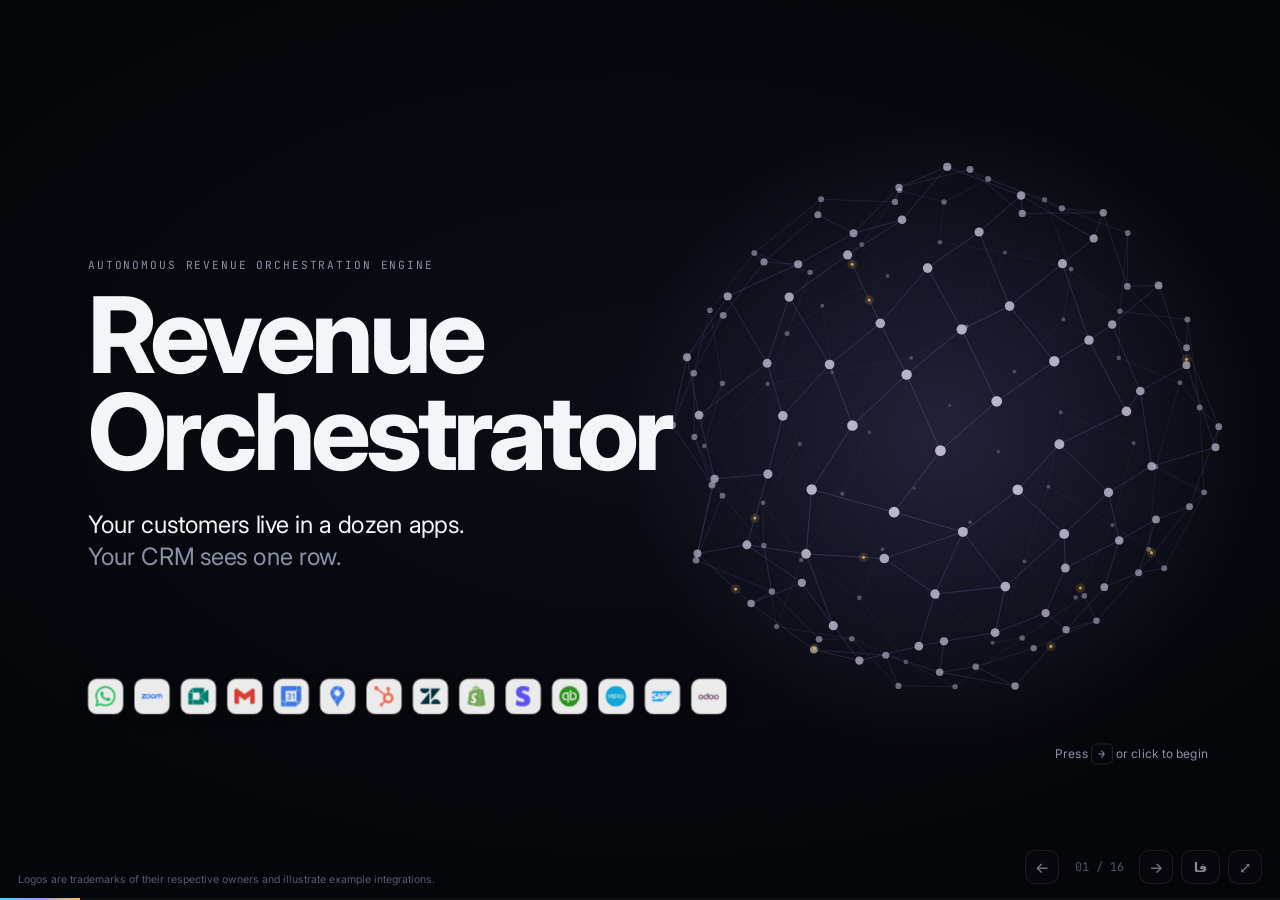
==== commit f2e19df0: "Add Persian presentation and publish protected deck" ====
--- a/site/index.html
+++ b/site/index.html
@@ -13,6 +13,7 @@
 <link rel="preconnect" href="https://fonts.gstatic.com" crossorigin>
 <link href="https://fonts.googleapis.com/css2?family=Inter:wght@300;400;500;600;700;800&family=JetBrains+Mono:wght@400;500;600&display=swap" rel="stylesheet">
 <link rel="stylesheet" href="assets/style.css">
+<link href="https://fonts.googleapis.com/css2?family=Vazirmatn:wght@300;400;500;600;700;800&display=swap" rel="stylesheet">
 </head>
 <body>
 <main class="deck" id="deck">
@@ -412,6 +413,7 @@
   <button class="nav prev" id="prev" type="button" aria-label="Previous">←</button>
   <div class="count" id="count">01 / 16</div>
   <button class="nav next" id="next" type="button" aria-label="Next">→</button>
+  <button class="nav lang" id="language" type="button">فا</button>
   <button class="nav fs" id="fs" type="button" aria-label="Fullscreen" title="Fullscreen (F)">⤢</button>
 </nav>
 <div class="progress"><i id="bar"></i></div>
@@ -419,6 +421,7 @@
 </main>
 
 <script src="assets/icons.js"></script>
+<script src="assets/i18n.js"></script>
 <script src="assets/deck.js"></script>
 <script src="assets/graph.js"></script>
 <script src="assets/system.js"></script>
--- a/site/assets/style.css
+++ b/site/assets/style.css
@@ -396,3 +396,44 @@
   .slide.active .anim { animation-duration: .01s; }
   .slide.active .frag-card, .slide.active .orb-ring, .slide.active .orb-core, .slide.active .wave i { animation: none; }
 }
+
+/* Persian presentation: keep the diagram's physical coordinates while making copy readable RTL. */
+html[lang="fa"] { --sans: "Vazirmatn", Tahoma, sans-serif; --mono: "Vazirmatn", Tahoma, sans-serif; }
+html[lang="fa"] .slide { direction: rtl; text-align: right; }
+html[lang="fa"] h1, html[lang="fa"] h2, html[lang="fa"] .huge { letter-spacing: 0; line-height: 1.27; }
+html[lang="fa"] h1 { font-size: 102px; }
+html[lang="fa"] h2 { font-size: 45px; }
+html[lang="fa"] .huge { font-size: 78px; }
+html[lang="fa"] h3 { line-height: 1.45; }
+html[lang="fa"] .kicker, html[lang="fa"] .sec-h, html[lang="fa"] .cr-h, html[lang="fa"] .illus, html[lang="fa"] .sign span { letter-spacing: 0; text-transform: none; }
+html[lang="fa"] .title-wrap { left: auto; right: 110px; top: 195px; }
+html[lang="fa"] .logo-strip { left: auto; right: 110px; }
+html[lang="fa"] .press { right: auto; left: 90px; }
+html[lang="fa"] .s-lies .kicker { left: auto; right: 150px; }
+html[lang="fa"] .head.center, html[lang="fa"] .lede.center, html[lang="fa"] .huge, html[lang="fa"] .dead-copy { text-align: center; }
+html[lang="fa"] .ref-cols, html[lang="fa"] .out-grid, html[lang="fa"] .trust-grid { direction: ltr; }
+html[lang="fa"] .ref-col, html[lang="fa"] .out, html[lang="fa"] .rule { direction: rtl; text-align: right; }
+html[lang="fa"] .ref-col:not(:last-child)::after { content: "‹"; }
+html[lang="fa"] .sys-cap { width: 1420px; }
+html[lang="fa"] .sys-cap h2 { font-size: 35px; }
+html[lang="fa"] .sys-overlay { direction: ltr; }
+html[lang="fa"] .sys-overlay .chip-algo, html[lang="fa"] .sys-overlay .outp { direction: rtl; text-align: right; }
+html[lang="fa"] .outp { padding: 8px 12px 8px 42px; }
+html[lang="fa"] .outp b { font-size: 13px; }
+html[lang="fa"] .outp span.s { font-size: 10px; }
+html[lang="fa"] .outp .out-ico { left: 8px; }
+html[lang="fa"] .sc-row, html[lang="fa"] .sc-head, html[lang="fa"] .sc-foot, html[lang="fa"] .mini-row { direction: rtl; }
+html[lang="fa"] .sigcard { padding-top: 22px; padding-bottom: 22px; }
+html[lang="fa"] .rule h3 { font-size: 25px; }
+html[lang="fa"] .legal { left: 18px; right: 165px; text-align: right; }
+html[lang="fa"] .hud { direction: ltr; }
+html[lang="fa"] .count, html[lang="fa"] .val, html[lang="fa"] .hrs, html[lang="fa"] .sc-time, html[lang="fa"] .pill { direction: ltr; unicode-bidi: isolate; }
+.nav.lang { width: 39px; font-size: 13px; font-weight: 700; }
+.nav:focus-visible { outline: 2px solid var(--cy); outline-offset: 2px; }
+html[lang="fa"] .title-wrap { left: 110px; right: auto; width: 700px; }
+html[lang="fa"] .logo-strip { left: 110px; right: auto; }
+html[lang="fa"] .press { left: auto; right: 90px; }
+html[lang="fa"] .press { bottom: 96px; }
+html[lang="fa"] .sys-overlay .chip-algo { height: 66px; padding: 7px 10px; text-align: center; }
+html[lang="fa"] .sys-overlay .chip-algo b { font-size: 13px; line-height: 1.15; margin-top: 1px; }
+html[lang="fa"] .sys-overlay .chip-algo b span { display: block; font-size: 10px; margin: 0; line-height: 1.2; }
